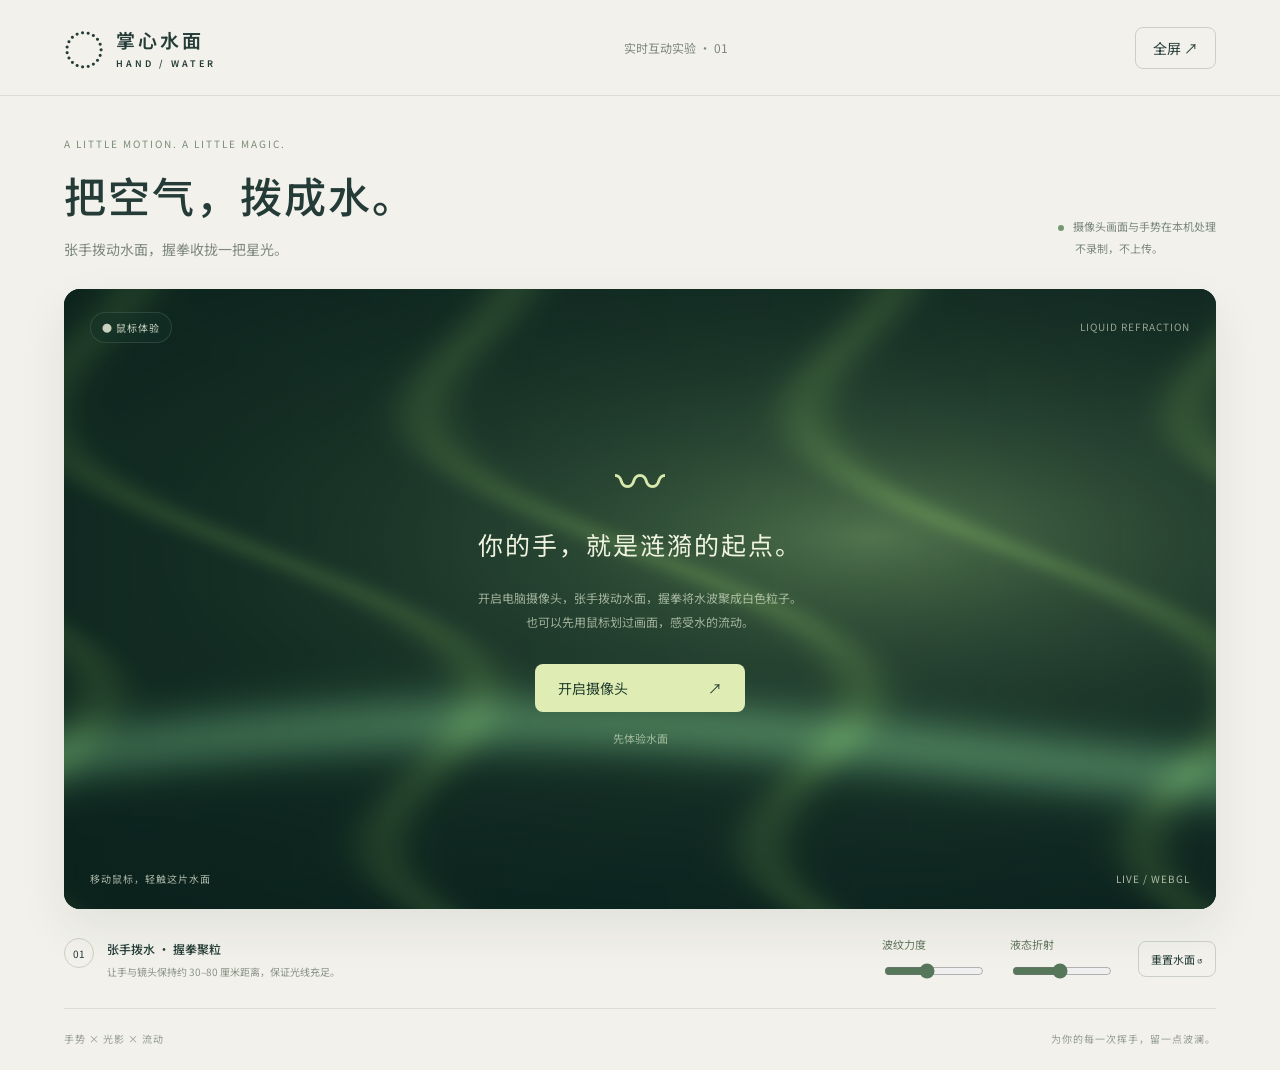
==== hand-water/index.html @ 0b13b80e "Add Hand Water gesture artwork to portfolio" ====
<!doctype html><html lang="zh-CN"><head><meta charset="utf-8"><meta name="viewport" content="width=device-width,initial-scale=1"><title>掌心水面 · 手势水波实验</title><link rel="stylesheet" href="style.css"></head><body>
<header><a class="brand" href="./">◌ <span>掌心水面<small>HAND / WATER</small></span></a><span class="tag">实时互动实验 · 01</span><button id="fullscreen">全屏 ↗</button></header>
<main><div class="intro"><div><p class="eyebrow">A LITTLE MOTION. A LITTLE MAGIC.</p><h1>把空气，拨成水。</h1><p class="sub">张手拨动水面，握拳收拢一把星光。</p></div><div class="note"><span class="dot"></span> 摄像头画面与手势在本机处理<br><span class="indent">不录制，不上传。</span></div></div>
<section class="stage" id="stage"><canvas id="canvas"></canvas><div class="topline"><span id="badge">● 鼠标体验</span><span>LIQUID REFRACTION</span></div><div class="welcome" id="welcome"><div class="symbol">〰</div><h2>你的手，就是涟漪的起点。</h2><p>开启电脑摄像头，张手拨动水面，握拳将水波聚成白色粒子。<br>也可以先用鼠标划过画面，感受水的流动。</p><button class="primary" id="start">开启摄像头 <span>↗</span></button><button class="text" id="demo">先体验水面</button></div><div class="bottomline"><span id="status" role="status">移动鼠标，轻触这片水面</span><span id="fps">LIVE / WEBGL</span></div></section>
<section class="controls"><div class="hint"><span class="number">01</span><div><strong>张手拨水 · 握拳聚粒</strong><p>让手与镜头保持约 30–80 厘米距离，保证光线充足。</p></div></div><label>波纹力度 <input id="strength" type="range" min="0.3" max="2" value="1" step="0.05"></label><label>液态折射 <input id="refraction" type="range" min="0.1" max="2" value="1" step="0.05"></label><button id="reset">重置水面 ↺</button><button id="stop" hidden>关闭摄像头</button></section>
<footer><span>手势 × 光影 × 流动</span><span>为你的每一次挥手，留一点波澜。</span></footer></main><video id="video" playsinline muted hidden></video><script type="module" src="app.js?v=hand-face-18"></script></body></html>
---- hand-water/style.css ----
@import url('https://fonts.googleapis.com/css2?family=Noto+Sans+SC:wght@400;500;600;700&display=swap');
*{box-sizing:border-box}body{margin:0;background:#f2f1eb;color:#243b37;font:14px 'Noto Sans SC',sans-serif}button,a,input{-webkit-tap-highlight-color:transparent}button{font:inherit;cursor:pointer;border:1px solid #cad0c6;background:transparent;color:inherit;border-radius:8px;padding:10px 17px}button:hover{background:#e5e8df}button:disabled{opacity:.6;cursor:wait}header{height:96px;display:flex;align-items:center;justify-content:space-between;max-width:1440px;margin:auto;padding:0 5%;border-bottom:1px solid #daddd2}.brand{display:flex;gap:12px;align-items:center;font-size:40px;text-decoration:none;color:inherit}.brand span{font-size:19px;letter-spacing:3px;font-weight:600}.brand small{display:block;font-size:9px;letter-spacing:3px;margin-top:4px}.tag{font-size:12px;color:#7c887b}main{max-width:1440px;margin:auto;padding:40px 5% 24px}.intro{display:flex;justify-content:space-between;align-items:flex-end;margin-bottom:30px}.eyebrow{font-size:10px;letter-spacing:2px;color:#7a8d78;margin:0 0 13px}h1{font-size:42px;font-weight:500;letter-spacing:2px;margin:0}.sub{color:#7e887b;margin-bottom:0}.note{font-size:11px;line-height:2;color:#7a887c}.dot{display:inline-block;width:6px;height:6px;background:#739875;border-radius:50%;margin-right:7px}.indent{padding-left:17px}.stage{height:clamp(360px,52vw,620px);position:relative;overflow:hidden;border-radius:16px;background:#122e2b;color:#eff3df;box-shadow:0 20px 50px #253d3514}canvas{width:100%;height:100%;display:block}.topline,.bottomline{position:absolute;left:26px;right:26px;display:flex;justify-content:space-between;pointer-events:none;font-size:10px;letter-spacing:1px}.topline{top:23px}.topline span:first-child{padding:7px 11px;background:#14342d80;border:1px solid #e3ead726;border-radius:30px}.topline span:last-child{padding:7px 0;opacity:.6}.bottomline{bottom:23px;opacity:.7}.welcome{position:absolute;inset:0;display:flex;flex-direction:column;align-items:center;justify-content:center;text-align:center;background:linear-gradient(90deg,#0b23152b,#0b231500)}.symbol{font-size:50px;font-weight:400;color:#d8e9ad}h2{font-size:25px;font-weight:400;letter-spacing:2px;margin:12px 0}.welcome p{font-size:12px;line-height:2;color:#e0ead0aa}.primary{background:#dfedb5;color:#213d2e;border:0;min-width:210px;margin-top:18px;padding:14px 23px;display:flex;justify-content:space-between}.primary:hover{background:#effacc}.text{border:0;color:#d8e5c6a8;font-size:11px;margin-top:8px}.text:hover{background:transparent;color:white}.controls{display:flex;gap:24px;align-items:center;padding:27px 0;border-bottom:1px solid #daddd2}.hint{display:flex;gap:13px;margin-right:auto}.number{border:1px solid #cbd2c2;border-radius:50%;width:30px;height:30px;display:grid;place-items:center;font-size:10px}.hint strong{font-size:12px;font-weight:500}.hint p{font-size:10px;color:#8a9386;margin:6px 0 0}.controls label{font-size:11px;color:#657660;display:flex;flex-direction:column;gap:9px}input{accent-color:#57775b;width:100px}.controls button{font-size:11px;padding:9px 12px}footer{display:flex;justify-content:space-between;padding-top:22px;color:#929b8e;font-size:10px;letter-spacing:1px}[hidden]{display:none!important}:focus-visible{outline:2px solid #90af62;outline-offset:5px}.stage:fullscreen{border-radius:0;height:100vh;width:100vw}.retry{position:absolute;left:50%;top:50%;transform:translate(-50%,-50%)}@media(max-width:800px){header{height:75px}.tag,.note{display:none}main{padding-top:28px}h1{font-size:30px}.intro{margin-bottom:24px}.controls{flex-wrap:wrap;gap:18px}.hint{width:100%}.stage{height:480px}h2{font-size:20px}.welcome p{padding:0 20px}.topline,.bottomline{left:17px;right:17px}.bottomline{font-size:9px}footer span:last-child{display:none}}
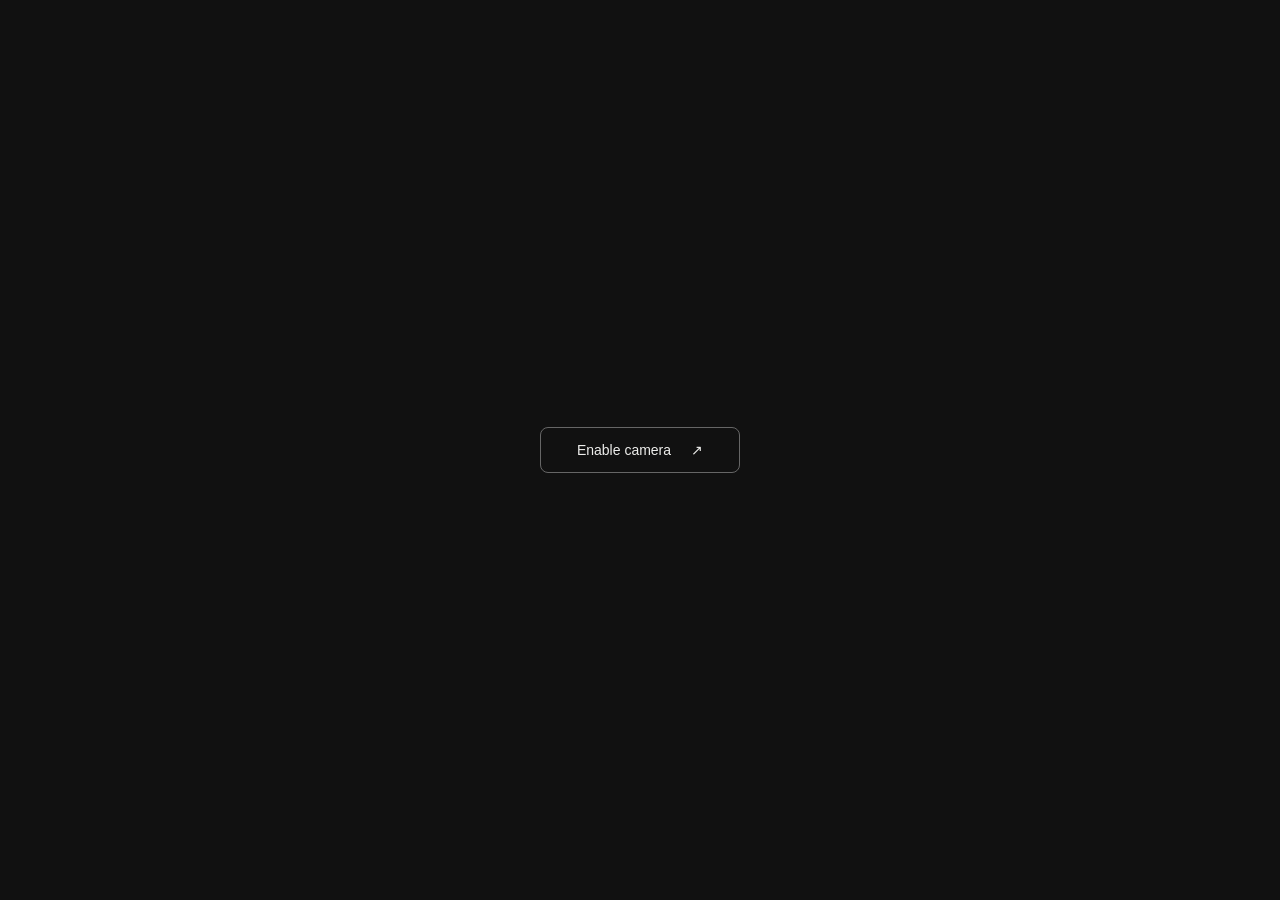
==== commit 7de92430: "Translate Hand Water to English and open with camera access only" ====
--- a/hand-water/index.html
+++ b/hand-water/index.html
@@ -1,6 +1,6 @@
-<!doctype html><html lang="zh-CN"><head><meta charset="utf-8"><meta name="viewport" content="width=device-width,initial-scale=1"><title>掌心水面 · 手势水波实验</title><link rel="stylesheet" href="style.css"></head><body>
-<header><a class="brand" href="./">◌ <span>掌心水面<small>HAND / WATER</small></span></a><span class="tag">实时互动实验 · 01</span><button id="fullscreen">全屏 ↗</button></header>
-<main><div class="intro"><div><p class="eyebrow">A LITTLE MOTION. A LITTLE MAGIC.</p><h1>把空气，拨成水。</h1><p class="sub">张手拨动水面，握拳收拢一把星光。</p></div><div class="note"><span class="dot"></span> 摄像头画面与手势在本机处理<br><span class="indent">不录制，不上传。</span></div></div>
-<section class="stage" id="stage"><canvas id="canvas"></canvas><div class="topline"><span id="badge">● 鼠标体验</span><span>LIQUID REFRACTION</span></div><div class="welcome" id="welcome"><div class="symbol">〰</div><h2>你的手，就是涟漪的起点。</h2><p>开启电脑摄像头，张手拨动水面，握拳将水波聚成白色粒子。<br>也可以先用鼠标划过画面，感受水的流动。</p><button class="primary" id="start">开启摄像头 <span>↗</span></button><button class="text" id="demo">先体验水面</button></div><div class="bottomline"><span id="status" role="status">移动鼠标，轻触这片水面</span><span id="fps">LIVE / WEBGL</span></div></section>
-<section class="controls"><div class="hint"><span class="number">01</span><div><strong>张手拨水 · 握拳聚粒</strong><p>让手与镜头保持约 30–80 厘米距离，保证光线充足。</p></div></div><label>波纹力度 <input id="strength" type="range" min="0.3" max="2" value="1" step="0.05"></label><label>液态折射 <input id="refraction" type="range" min="0.1" max="2" value="1" step="0.05"></label><button id="reset">重置水面 ↺</button><button id="stop" hidden>关闭摄像头</button></section>
-<footer><span>手势 × 光影 × 流动</span><span>为你的每一次挥手，留一点波澜。</span></footer></main><video id="video" playsinline muted hidden></video><script type="module" src="app.js?v=hand-face-18"></script></body></html>
+<!doctype html><html lang="en"><head><meta charset="utf-8"><meta name="viewport" content="width=device-width,initial-scale=1"><title>Hand Water · Gesture experiment</title><link rel="stylesheet" href="style.css?v=19"></head><body class="camera-idle">
+<header><a class="brand" href="./">◌ <span>Hand Water<small>HAND / WATER</small></span></a><span class="tag">INTERACTIVE EXPERIMENT · 01</span><button id="fullscreen">Fullscreen ↗</button></header>
+<main><div class="intro"><div><p class="eyebrow">A LITTLE MOTION. A LITTLE MAGIC.</p><h1>Turn motion into water.</h1><p class="sub">Stir the water. Close your hand to gather particles.</p></div><div class="note"><span class="dot"></span> Camera and gesture processing stay on your device.<br><span class="indent">No recording. No video uploads.</span></div></div>
+<section class="stage" id="stage"><canvas id="canvas"></canvas><div class="topline"><span id="badge">Camera off</span><span>LIQUID REFRACTION</span></div><div class="welcome" id="welcome"><div class="symbol">〰</div><h2>A ripple begins with you.</h2><p>Move an open hand to stir water. Close it to gather particles.<br>Allow camera access to begin.</p><button class="primary" id="start">Enable camera <span>↗</span></button></div><div class="bottomline"><span id="status" role="status"></span><span id="fps">LIVE / WEBGL</span></div></section>
+<section class="controls"><div class="hint"><span class="number">01</span><div><strong>Open hand: water · Closed fist: particles</strong><p>Keep your hand 30–80 cm from the camera in good light.</p></div></div><label>Ripple strength <input id="strength" type="range" min="0.3" max="2" value="1" step="0.05"></label><label>Refraction <input id="refraction" type="range" min="0.1" max="2" value="1" step="0.05"></label><button id="reset">Reset water ↺</button><button id="stop" hidden>Stop camera</button></section>
+<footer><span>GESTURE × LIGHT × FLOW</span><span>A little motion. A little magic.</span></footer></main><video id="video" playsinline muted hidden></video><script type="module" src="app.js?v=english-camera-19"></script></body></html>
--- a/hand-water/style.css
+++ b/hand-water/style.css
@@ -1,2 +1,14 @@
-@import url('https://fonts.googleapis.com/css2?family=Noto+Sans+SC:wght@400;500;600;700&display=swap');
-*{box-sizing:border-box}body{margin:0;background:#f2f1eb;color:#243b37;font:14px 'Noto Sans SC',sans-serif}button,a,input{-webkit-tap-highlight-color:transparent}button{font:inherit;cursor:pointer;border:1px solid #cad0c6;background:transparent;color:inherit;border-radius:8px;padding:10px 17px}button:hover{background:#e5e8df}button:disabled{opacity:.6;cursor:wait}header{height:96px;display:flex;align-items:center;justify-content:space-between;max-width:1440px;margin:auto;padding:0 5%;border-bottom:1px solid #daddd2}.brand{display:flex;gap:12px;align-items:center;font-size:40px;text-decoration:none;color:inherit}.brand span{font-size:19px;letter-spacing:3px;font-weight:600}.brand small{display:block;font-size:9px;letter-spacing:3px;margin-top:4px}.tag{font-size:12px;color:#7c887b}main{max-width:1440px;margin:auto;padding:40px 5% 24px}.intro{display:flex;justify-content:space-between;align-items:flex-end;margin-bottom:30px}.eyebrow{font-size:10px;letter-spacing:2px;color:#7a8d78;margin:0 0 13px}h1{font-size:42px;font-weight:500;letter-spacing:2px;margin:0}.sub{color:#7e887b;margin-bottom:0}.note{font-size:11px;line-height:2;color:#7a887c}.dot{display:inline-block;width:6px;height:6px;background:#739875;border-radius:50%;margin-right:7px}.indent{padding-left:17px}.stage{height:clamp(360px,52vw,620px);position:relative;overflow:hidden;border-radius:16px;background:#122e2b;color:#eff3df;box-shadow:0 20px 50px #253d3514}canvas{width:100%;height:100%;display:block}.topline,.bottomline{position:absolute;left:26px;right:26px;display:flex;justify-content:space-between;pointer-events:none;font-size:10px;letter-spacing:1px}.topline{top:23px}.topline span:first-child{padding:7px 11px;background:#14342d80;border:1px solid #e3ead726;border-radius:30px}.topline span:last-child{padding:7px 0;opacity:.6}.bottomline{bottom:23px;opacity:.7}.welcome{position:absolute;inset:0;display:flex;flex-direction:column;align-items:center;justify-content:center;text-align:center;background:linear-gradient(90deg,#0b23152b,#0b231500)}.symbol{font-size:50px;font-weight:400;color:#d8e9ad}h2{font-size:25px;font-weight:400;letter-spacing:2px;margin:12px 0}.welcome p{font-size:12px;line-height:2;color:#e0ead0aa}.primary{background:#dfedb5;color:#213d2e;border:0;min-width:210px;margin-top:18px;padding:14px 23px;display:flex;justify-content:space-between}.primary:hover{background:#effacc}.text{border:0;color:#d8e5c6a8;font-size:11px;margin-top:8px}.text:hover{background:transparent;color:white}.controls{display:flex;gap:24px;align-items:center;padding:27px 0;border-bottom:1px solid #daddd2}.hint{display:flex;gap:13px;margin-right:auto}.number{border:1px solid #cbd2c2;border-radius:50%;width:30px;height:30px;display:grid;place-items:center;font-size:10px}.hint strong{font-size:12px;font-weight:500}.hint p{font-size:10px;color:#8a9386;margin:6px 0 0}.controls label{font-size:11px;color:#657660;display:flex;flex-direction:column;gap:9px}input{accent-color:#57775b;width:100px}.controls button{font-size:11px;padding:9px 12px}footer{display:flex;justify-content:space-between;padding-top:22px;color:#929b8e;font-size:10px;letter-spacing:1px}[hidden]{display:none!important}:focus-visible{outline:2px solid #90af62;outline-offset:5px}.stage:fullscreen{border-radius:0;height:100vh;width:100vw}.retry{position:absolute;left:50%;top:50%;transform:translate(-50%,-50%)}@media(max-width:800px){header{height:75px}.tag,.note{display:none}main{padding-top:28px}h1{font-size:30px}.intro{margin-bottom:24px}.controls{flex-wrap:wrap;gap:18px}.hint{width:100%}.stage{height:480px}h2{font-size:20px}.welcome p{padding:0 20px}.topline,.bottomline{left:17px;right:17px}.bottomline{font-size:9px}footer span:last-child{display:none}}
+*{box-sizing:border-box}body{margin:0;background:#f2f1eb;color:#243b37;font:14px 'Helvetica Neue',Arial,sans-serif}button,a,input{-webkit-tap-highlight-color:transparent}button{font:inherit;cursor:pointer;border:1px solid #cad0c6;background:transparent;color:inherit;border-radius:8px;padding:10px 17px}button:hover{background:#e5e8df}button:disabled{opacity:.6;cursor:wait}header{height:96px;display:flex;align-items:center;justify-content:space-between;max-width:1440px;margin:auto;padding:0 5%;border-bottom:1px solid #daddd2}.brand{display:flex;gap:12px;align-items:center;font-size:40px;text-decoration:none;color:inherit}.brand span{font-size:19px;letter-spacing:3px;font-weight:600}.brand small{display:block;font-size:9px;letter-spacing:3px;margin-top:4px}.tag{font-size:12px;color:#7c887b}main{max-width:1440px;margin:auto;padding:40px 5% 24px}.intro{display:flex;justify-content:space-between;align-items:flex-end;margin-bottom:30px}.eyebrow{font-size:10px;letter-spacing:2px;color:#7a8d78;margin:0 0 13px}h1{font-size:42px;font-weight:500;letter-spacing:2px;margin:0}.sub{color:#7e887b;margin-bottom:0}.note{font-size:11px;line-height:2;color:#7a887c}.dot{display:inline-block;width:6px;height:6px;background:#739875;border-radius:50%;margin-right:7px}.indent{padding-left:17px}.stage{height:clamp(360px,52vw,620px);position:relative;overflow:hidden;border-radius:16px;background:#122e2b;color:#eff3df;box-shadow:0 20px 50px #253d3514}canvas{width:100%;height:100%;display:block}.topline,.bottomline{position:absolute;left:26px;right:26px;display:flex;justify-content:space-between;pointer-events:none;font-size:10px;letter-spacing:1px}.topline{top:23px}.topline span:first-child{padding:7px 11px;background:#14342d80;border:1px solid #e3ead726;border-radius:30px}.topline span:last-child{padding:7px 0;opacity:.6}.bottomline{bottom:23px;opacity:.7}.welcome{position:absolute;inset:0;display:flex;flex-direction:column;align-items:center;justify-content:center;text-align:center;background:linear-gradient(90deg,#0b23152b,#0b231500)}.symbol{font-size:50px;font-weight:400;color:#d8e9ad}h2{font-size:25px;font-weight:400;letter-spacing:2px;margin:12px 0}.welcome p{font-size:12px;line-height:2;color:#e0ead0aa}.primary{background:#dfedb5;color:#213d2e;border:0;min-width:210px;margin-top:18px;padding:14px 23px;display:flex;justify-content:space-between}.primary:hover{background:#effacc}.text{border:0;color:#d8e5c6a8;font-size:11px;margin-top:8px}.text:hover{background:transparent;color:white}.controls{display:flex;gap:24px;align-items:center;padding:27px 0;border-bottom:1px solid #daddd2}.hint{display:flex;gap:13px;margin-right:auto}.number{border:1px solid #cbd2c2;border-radius:50%;width:30px;height:30px;display:grid;place-items:center;font-size:10px}.hint strong{font-size:12px;font-weight:500}.hint p{font-size:10px;color:#8a9386;margin:6px 0 0}.controls label{font-size:11px;color:#657660;display:flex;flex-direction:column;gap:9px}input{accent-color:#57775b;width:100px}.controls button{font-size:11px;padding:9px 12px}footer{display:flex;justify-content:space-between;padding-top:22px;color:#929b8e;font-size:10px;letter-spacing:1px}[hidden]{display:none!important}:focus-visible{outline:2px solid #90af62;outline-offset:5px}.stage:fullscreen{border-radius:0;height:100vh;width:100vw}.retry{position:absolute;left:50%;top:50%;transform:translate(-50%,-50%)}@media(max-width:800px){header{height:75px}.tag,.note{display:none}main{padding-top:28px}h1{font-size:30px}.intro{margin-bottom:24px}.controls{flex-wrap:wrap;gap:18px}.hint{width:100%}.stage{height:480px}h2{font-size:20px}.welcome p{padding:0 20px}.topline,.bottomline{left:17px;right:17px}.bottomline{font-size:9px}footer span:last-child{display:none}}
+
+/* Before access, present only the camera action on a neutral canvas. */
+body.camera-idle{background:#111;color:#ededeb}
+body.camera-idle header,body.camera-idle .intro,body.camera-idle .controls,body.camera-idle footer,body.camera-idle .topline{display:none}
+body.camera-idle main{max-width:none;padding:0}
+body.camera-idle .stage{height:100dvh;min-height:360px;border-radius:0;background:#111;box-shadow:none}
+body.camera-idle canvas{visibility:hidden}
+body.camera-idle .welcome{background:none}
+body.camera-idle .welcome>:not(#start){display:none}
+body.camera-idle #start{background:transparent;color:#ededeb;border:1px solid #666;min-width:200px;margin:0;justify-content:center;gap:20px}
+body.camera-idle #start:hover{background:#262626}
+body.camera-idle .bottomline{bottom:calc(50% - 90px);justify-content:center;text-align:center;font-size:12px;letter-spacing:0;line-height:1.6}
+body.camera-idle #fps{display:none}
